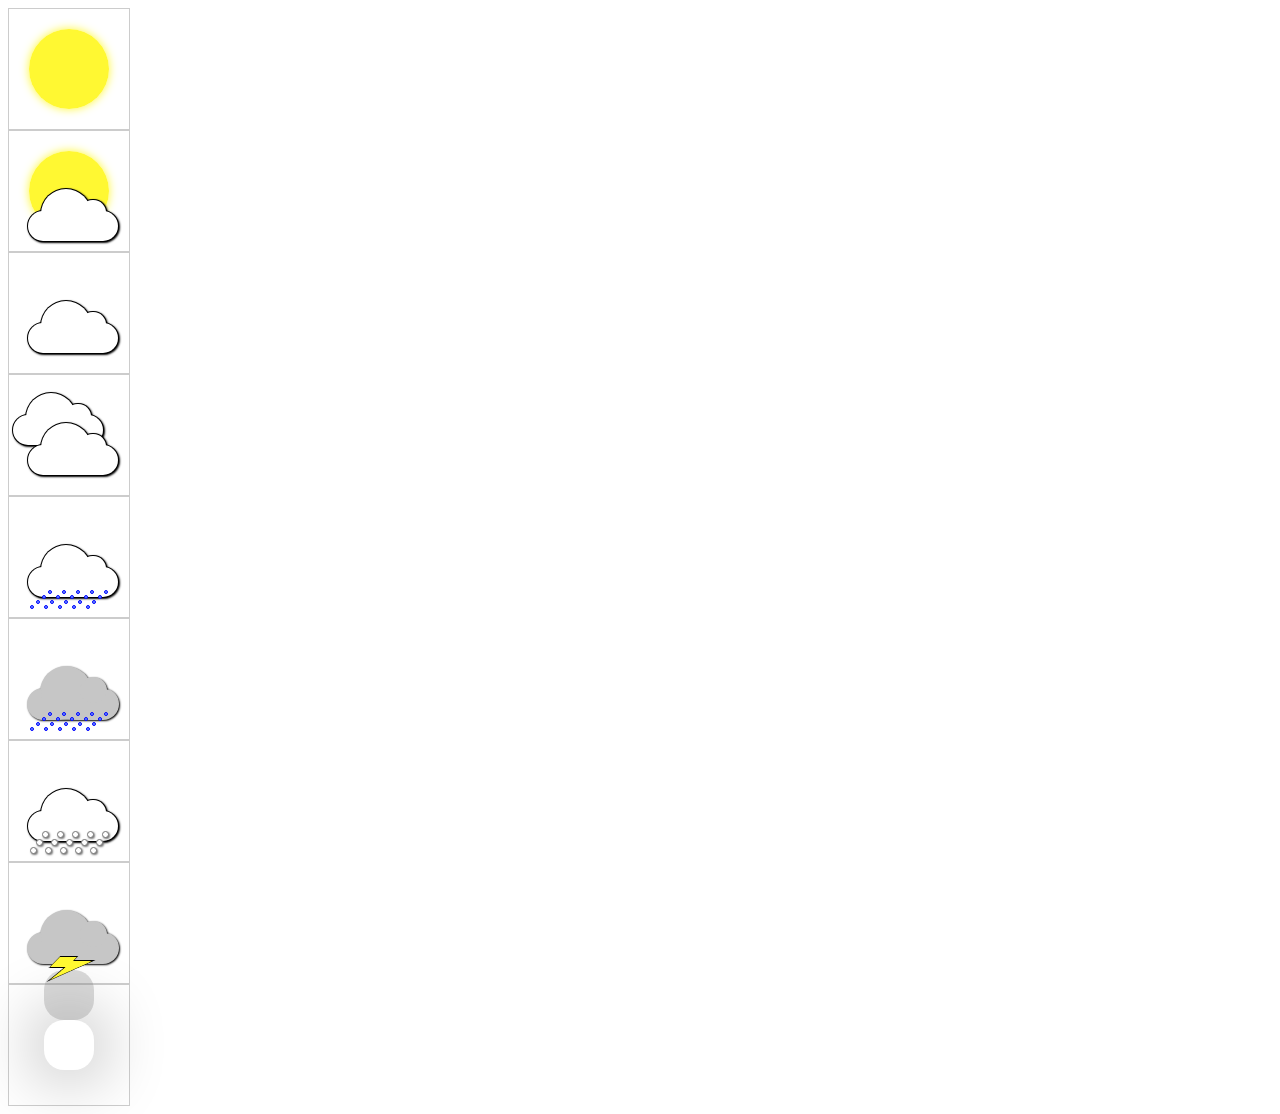
==== icons.html @ 7af22c29 "Merge branch 'master' of https://github.com/rowy/WeatherIcons" ====
<!doctype html>
<html>
<head>
    <title>CSS3 sun</title>
    <link href="weather.css" rel="stylesheet" type="text/css">
</head>
<body>
<div class="icon sunny">
    <div class="sun">
        <div class="background"></div>
        <div class="glow"></div>
    </div>
</div>
<div class="icon partly-cloudy">
    <div class="sun">
        <div class="background"></div>
        <div class="glow"></div>
    </div>
    <div class="cloud">
        <div class="base"></div>
        <div class="bubble1"></div>
        <div class="bubble2"></div>
        <div class="baseShadow"></div>
        <div class="bubble1Shadow"></div>
        <div class="bubble2Shadow"></div>
    </div>
</div>
<div class="icon cloudy">
    <div class="cloud">
        <div class="base"></div>
        <div class="bubble1"></div>
        <div class="bubble2"></div>
        <div class="baseShadow"></div>
        <div class="bubble1Shadow"></div>
        <div class="bubble2Shadow"></div>
    </div>
</div>
<div class="icon mostly-cloudy">
    <div class="cloud">
        <div class="base"></div>
        <div class="bubble1"></div>
        <div class="bubble2"></div>
        <div class="baseShadow"></div>
        <div class="bubble1Shadow"></div>
        <div class="bubble2Shadow"></div>
    </div>
    <div class="cloud">
        <div class="base"></div>
        <div class="bubble1"></div>
        <div class="bubble2"></div>
        <div class="baseShadow"></div>
        <div class="bubble1Shadow"></div>
        <div class="bubble2Shadow"></div>
    </div>
</div>
<div class="icon rainy">
    <div class="cloud">
        <div class="base"></div>
        <div class="bubble1"></div>
        <div class="bubble2"></div>
        <div class="baseShadow"></div>
        <div class="bubble1Shadow"></div>
        <div class="bubble2Shadow"></div>
    </div>
    <div class="rain">
        <div class="range1">
            <div class="raindrop"></div>
            <div class="raindrop"></div>
            <div class="raindrop"></div>
            <div class="raindrop"></div>
            <div class="raindrop"></div>
        </div>
        <div class="range2">
            <div class="raindrop"></div>
            <div class="raindrop"></div>
            <div class="raindrop"></div>
            <div class="raindrop"></div>
            <div class="raindrop"></div>
        </div>
        <div class="range3">
            <div class="raindrop"></div>
            <div class="raindrop"></div>
            <div class="raindrop"></div>
            <div class="raindrop"></div>
            <div class="raindrop"></div>
        </div>
        <div class="range4">
            <div class="raindrop"></div>
            <div class="raindrop"></div>
            <div class="raindrop"></div>
            <div class="raindrop"></div>
            <div class="raindrop"></div>
        </div>
    </div>
</div>
<div class="icon heavy-rain">
    <div class="cloud">
        <div class="base"></div>
        <div class="bubble1"></div>
        <div class="bubble2"></div>
        <div class="baseShadow"></div>
        <div class="bubble1Shadow"></div>
        <div class="bubble2Shadow"></div>
    </div>
    <div class="rain">
        <div class="range1">
            <div class="raindrop"></div>
            <div class="raindrop"></div>
            <div class="raindrop"></div>
            <div class="raindrop"></div>
            <div class="raindrop"></div>
        </div>
        <div class="range2">
            <div class="raindrop"></div>
            <div class="raindrop"></div>
            <div class="raindrop"></div>
            <div class="raindrop"></div>
            <div class="raindrop"></div>
        </div>
        <div class="range3">
            <div class="raindrop"></div>
            <div class="raindrop"></div>
            <div class="raindrop"></div>
            <div class="raindrop"></div>
            <div class="raindrop"></div>
        </div>
        <div class="range4">
            <div class="raindrop"></div>
            <div class="raindrop"></div>
            <div class="raindrop"></div>
            <div class="raindrop"></div>
            <div class="raindrop"></div>
        </div>
    </div>
</div>
<div class="icon snowfall">
    <div class="cloud">
        <div class="base"></div>
        <div class="bubble1"></div>
        <div class="bubble2"></div>
        <div class="baseShadow"></div>
        <div class="bubble1Shadow"></div>
        <div class="bubble2Shadow"></div>
    </div>
    <div class="snow">
        <div class="range1">
            <div class="snowflake"></div>
            <div class="snowflake"></div>
            <div class="snowflake"></div>
            <div class="snowflake"></div>
            <div class="snowflake"></div>
        </div>
        <div class="range2">
            <div class="snowflake"></div>
            <div class="snowflake"></div>
            <div class="snowflake"></div>
            <div class="snowflake"></div>
            <div class="snowflake"></div>
        </div>
        <div class="range3">
            <div class="snowflake"></div>
            <div class="snowflake"></div>
            <div class="snowflake"></div>
            <div class="snowflake"></div>
            <div class="snowflake"></div>
        </div>
    </div>
</div>
<div class="icon storm">
    <div class="cloud">
        <div class="base"></div>
        <div class="bubble1"></div>
        <div class="bubble2"></div>
        <div class="baseShadow"></div>
        <div class="bubble1Shadow"></div>
        <div class="bubble2Shadow"></div>
    </div>
    <div class="lightning">
        <div class="form">
            <div class="top"></div>
            <div class="middle"></div>
            <div class="tail"></div>
        </div>
        <div class="shadow">
            <div class="top"></div>
            <div class="middle"></div>
            <div class="tail"></div>
        </div>
    </div>
</div>
<div class="icon mist">
    <div class="sun">
        <div class="background"></div>
        <div class="shadow"></div>
    </div>
</div>
</body>
</html>
---- weather.css ----
.icon
{
    width: 120px;
    height: 120px;
    border: 1px solid #CCC;
}

.icon.partly-cloudy .cloud
{
    position: relative;
    top: -100px;
    z-index: 1;
}

.icon.mostly-cloudy .cloud + .cloud
{
    position: relative;
    top: -140px;
    left: -15px;
    z-index: -1;
}

.icon.rainy .rain
{
    z-index: 1;
    position: relative;
    top: -100px;
}

.icon.heavy-rain .cloud div
{
    background-color: #C6C6C6;
}
.icon.heavy-rain .rain
{
    z-index: 1;
    position: relative;
    top: -100px;
}

.icon.snowfall .snow
{
    position: relative;
    top: -100px;
}

.icon.storm .cloud div
{
    background-color: #C6C6C6;
}

.icon.storm .lightning
{
    position: relative;
    top: -103px;
    z-index: 1;
    left: 8px;
}

/* GLOBAL */
.sun, .cloud, .snow, .rain, .lightning, .fog
{
    margin: 10px;
    position: relative;
    width: 100px;
    height: 100px;
}

/* SUN */
.sun .background
{
    width: 80px;
    height: 80px;
    border-radius: 50px;
    background-color: #FFF832;
    position: relative;
    top: 10px;
    left: 10px;
}

.sun .glow
{
    width: 80px;
    height: 80px;
    border-radius: 50px;
    box-shadow: 0px 0px 10px #FFF832;
    position: relative;
    top: -70px;
    left: 10px
}

/* CLOUD */
.cloud .base
{
    width: 90px;
    height: 30px;
    top: 60px;
    left: 9px;
    border-radius: 40px;
    background-color: #FFF;
    position: relative;
    z-index: 1;
}

.cloud .bubble1
{
    width: 50px;
    height: 50px;
    border-radius: 40px;
    background-color: #FFF;
    position: relative;
    top: 8px;
    left: 22px;
    z-index: 1;
}

.cloud .bubble2
{
    width: 26px;
    height: 25px;
    border-radius: 25px;
    background-color: #FFF;
    position: relative;
    top: -31px;
    left: 61px;
    z-index: 1;
}

.cloud .baseShadow
{
    width: 92px;
    height: 32px;
    top: -46px;
    left: 8px;
    border-radius: 40px;
    background-color: #000;
    position: relative;
    box-shadow: 1px 1px 2px #000;
    z-index: 0;
}

.cloud .bubble1Shadow
{
    width: 52px;
    height: 52px;
    border-radius: 40px;
    background-color: #000;
    position: relative;
    top: -100px;
    left: 21px;
    box-shadow: 1px 1px 2px #000;
    z-index: 0;
}

.cloud .bubble2Shadow
{
    width: 28px;
    height: 27px;
    border-radius: 25px;
    background-color: #000;
    position: relative;
    top: -141px;
    left: 60px;
    box-shadow: 1px 1px 2px #000;
    z-index: 0;
}

/* SNOW */
.snow .range1,
.snow .range2,
.snow .range3
{
    position: relative;
    width: 80px;
    height: 11px;
}

.snow .range1
{
    top: 66px;
    left: 19px;
}

.snow .range2
{
    top: 59px;
    left: 13px;
}

.snow .range3
{
    top: 52px;
    left: 7px;
}

.snow .snowflake
{
    width: 5px;
    height: 5px;
    border-radius: 5px;
    position: relative;
    border: 1px solid #777;
    box-shadow: 1px 1px 2px #777;
    margin: 4px;
    float: left;
    background-color: #FFF;
    z-index: 10;
}

/* RAIN */
.rain .range1,
.rain .range2,
.rain .range3,
.rain .range4
{
    position: relative;
    width: 80px;
    height: 15px;
}

.rain .range1
{
    top: 68px;
    left: 24px;
}

.rain .range2
{
    top: 58px;
    left: 18px;
}

.rain .range3
{
    top: 48px;
    left: 12px;
}

.rain .range4
{
    top: 38px;
    left: 6px;
}

.rain .raindrop
{
    width: 2px;
    height: 2px;
    border-radius: 2px;
    position: relative;
    border: 1px solid #00F;
    margin: 5px;
    float: left;
    background-color: #6f97ff;
    z-index: 10;
}

/* LIGHTNING */
.lightning .form .top
{
    width: 17px;
    height: 10px;
    -moz-transform: skew(-44deg);
    -webkit-transform: skew(-44deg);
    background-color: #FFF832;
    position: relative;
    top: 77px;
    left: 28px;
}

.lightning .form .middle
{
    width: 28px;
    height: 6px;
    background-color: #FFF832;
    -moz-transform: skew(-66deg);
    -webkit-transform: skew(-66deg);
    position: relative;
    top: 71px;
    left: 30px;
}

.lightning .form .tail
{
    border: 9px solid transparent;
    border-left-color: #FFF832;
    border-top-color: #FFF832;
    width: 0px;
    height: 0px;
    -moz-transform: initial(51deg);
    -webkit-transform: skew(-51deg);
    position: relative;
    top: 66px;
    left: 34px;
}

.lightning .shadow
{
    position: relative;
    top: -33px;
    z-index: -1;
    left: 1px;
}

.lightning .shadow .top
{
    width: 18px;
    height: 11px;
    -moz-transform: skew(-44deg);
    -webkit-transform: skew(-44deg);
    background-color: black;
    position: relative;
    top: 75px;
    left: 27px;
}

.lightning .shadow .middle
{
    width: 29px;
    height: 7px;
    background-color: black;
    -moz-transform: skew(-66deg);
    -webkit-transform: skew(-66deg);
    position: relative;
    top: 69px;
    left: 28px;
}

.lightning  .shadow .tail
{
    border: 11px solid transparent;
    border-left-color: black;
    border-top-color: black;
    width: 0px;
    height: 0px;
    -moz-transform: initial(51deg);
    -webkit-transform: skew(-51deg);
    position: relative;
    top: 61px;
    left: 32px;
}

/* FOG */
.fog .form
{
    width: 30px;
    position: relative;
    top: 50px;
    left: 20px;
    box-shadow: 0px 0px 30px 15px #777777;
}
/* MIST */
.mist .shadow,
.mist .background 
{
    width: 50px;
    height: 50px;
    border-radius: 20px;
    top: -25px;
    left: 25px;
    position: relative;
}

.mist .shadow 
{
    box-shadow: 0px 0px 70px gray
}

.mist .background 
{
    background-color: gray;
    opacity: 0.3;    
}
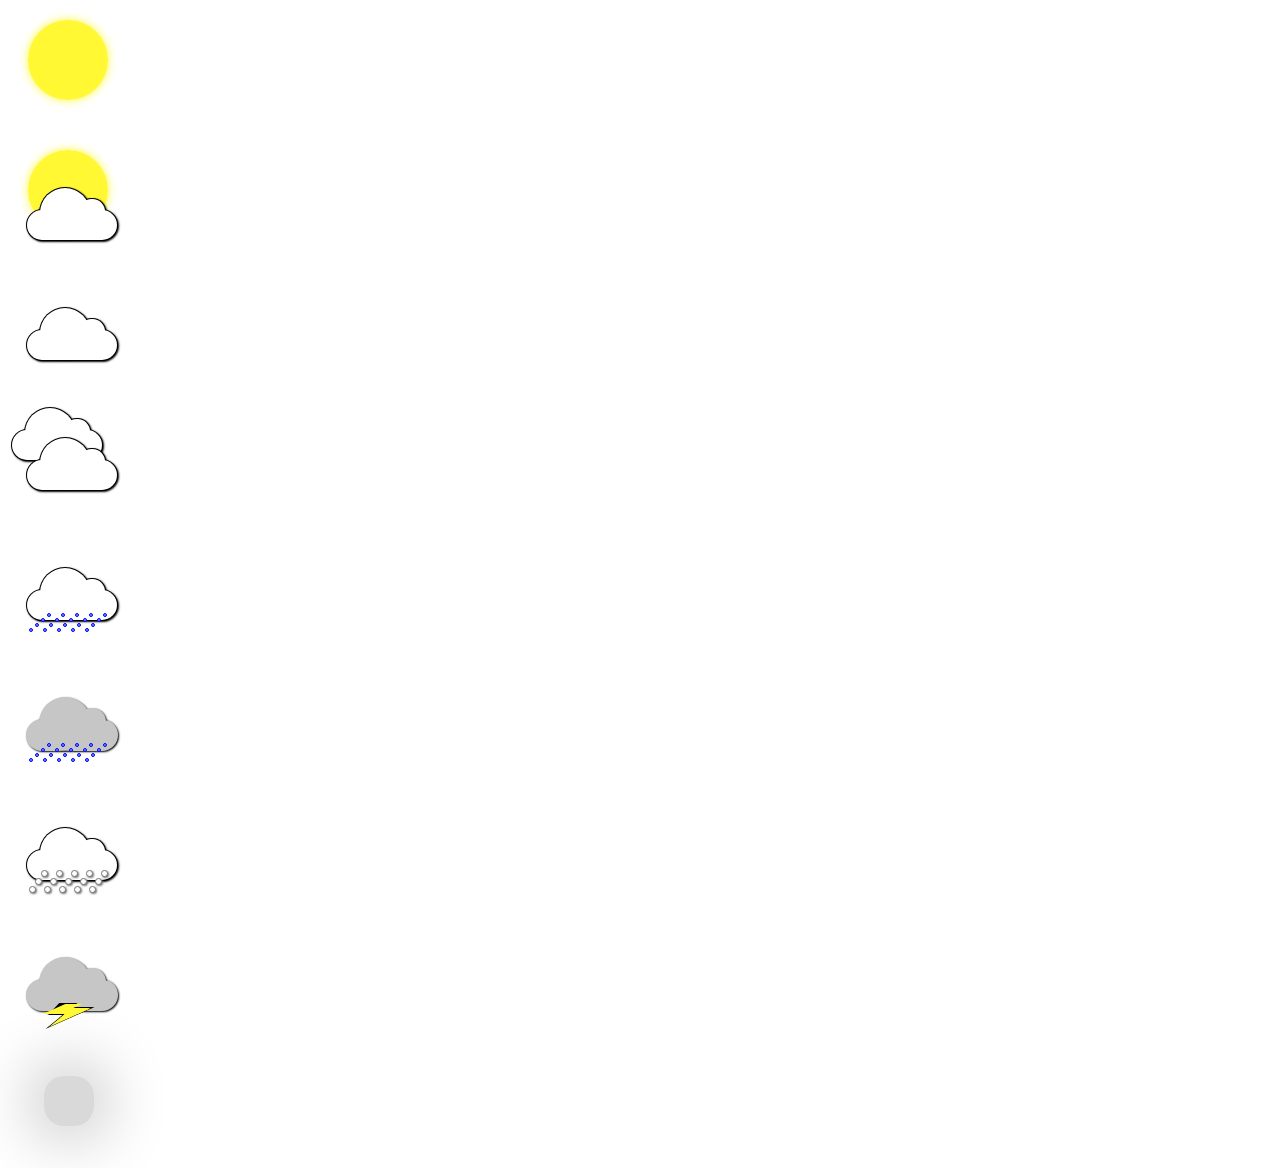
==== commit 80d912f5: "fixed mist bug, extracted colors" ====
--- a/icons.html
+++ b/icons.html
@@ -189,10 +189,8 @@
     </div>
 </div>
 <div class="icon mist">
-    <div class="sun">
         <div class="background"></div>
         <div class="shadow"></div>
-    </div>
 </div>
 </body>
 </html>
--- a/weather.css
+++ b/weather.css
@@ -2,7 +2,6 @@
 {
     width: 120px;
     height: 120px;
-    border: 1px solid #CCC;
 }
 
 .icon.partly-cloudy .cloud
@@ -26,11 +25,6 @@
     position: relative;
     top: -100px;
 }
-
-.icon.heavy-rain .cloud div
-{
-    background-color: #C6C6C6;
-}
 .icon.heavy-rain .rain
 {
     z-index: 1;
@@ -42,11 +36,6 @@
 {
     position: relative;
     top: -100px;
-}
-
-.icon.storm .cloud div
-{
-    background-color: #C6C6C6;
 }
 
 .icon.storm .lightning
@@ -72,7 +61,6 @@
     width: 80px;
     height: 80px;
     border-radius: 50px;
-    background-color: #FFF832;
     position: relative;
     top: 10px;
     left: 10px;
@@ -83,7 +71,6 @@
     width: 80px;
     height: 80px;
     border-radius: 50px;
-    box-shadow: 0px 0px 10px #FFF832;
     position: relative;
     top: -70px;
     left: 10px
@@ -97,7 +84,6 @@
     top: 60px;
     left: 9px;
     border-radius: 40px;
-    background-color: #FFF;
     position: relative;
     z-index: 1;
 }
@@ -107,7 +93,6 @@
     width: 50px;
     height: 50px;
     border-radius: 40px;
-    background-color: #FFF;
     position: relative;
     top: 8px;
     left: 22px;
@@ -119,7 +104,6 @@
     width: 26px;
     height: 25px;
     border-radius: 25px;
-    background-color: #FFF;
     position: relative;
     top: -31px;
     left: 61px;
@@ -133,9 +117,7 @@
     top: -46px;
     left: 8px;
     border-radius: 40px;
-    background-color: #000;
-    position: relative;
-    box-shadow: 1px 1px 2px #000;
+    position: relative;
     z-index: 0;
 }
 
@@ -144,11 +126,9 @@
     width: 52px;
     height: 52px;
     border-radius: 40px;
-    background-color: #000;
     position: relative;
     top: -100px;
     left: 21px;
-    box-shadow: 1px 1px 2px #000;
     z-index: 0;
 }
 
@@ -157,11 +137,9 @@
     width: 28px;
     height: 27px;
     border-radius: 25px;
-    background-color: #000;
     position: relative;
     top: -141px;
     left: 60px;
-    box-shadow: 1px 1px 2px #000;
     z-index: 0;
 }
 
@@ -199,11 +177,8 @@
     height: 5px;
     border-radius: 5px;
     position: relative;
-    border: 1px solid #777;
-    box-shadow: 1px 1px 2px #777;
     margin: 4px;
     float: left;
-    background-color: #FFF;
     z-index: 10;
 }
 
@@ -248,10 +223,8 @@
     height: 2px;
     border-radius: 2px;
     position: relative;
-    border: 1px solid #00F;
     margin: 5px;
     float: left;
-    background-color: #6f97ff;
     z-index: 10;
 }
 
@@ -262,7 +235,8 @@
     height: 10px;
     -moz-transform: skew(-44deg);
     -webkit-transform: skew(-44deg);
-    background-color: #FFF832;
+    -o-transform: skew(-66deg);
+    transform: skew(-66deg);
     position: relative;
     top: 77px;
     left: 28px;
@@ -272,9 +246,10 @@
 {
     width: 28px;
     height: 6px;
-    background-color: #FFF832;
     -moz-transform: skew(-66deg);
     -webkit-transform: skew(-66deg);
+    -o-transform: skew(-66deg);
+    transform: skew(-66deg);
     position: relative;
     top: 71px;
     left: 30px;
@@ -283,72 +258,59 @@
 .lightning .form .tail
 {
     border: 9px solid transparent;
-    border-left-color: #FFF832;
-    border-top-color: #FFF832;
+    width: 0px;
+    height: 0px;
+    -moz-transform: skew(51deg);
+    -webkit-transform: skew(-51deg);
+    -o-transform: skew(-51deg);
+    transform: skew(-51deg);
+    position: relative;
+    top: 66px;
+    left: 34px;
+}
+
+.lightning .shadow
+{
+    position: relative;
+    top: -33px;
+    z-index: -1;
+    left: 1px;
+}
+
+.lightning .shadow .top
+{
+    width: 18px;
+    height: 11px;
+    -moz-transform: skew(-44deg);
+    -webkit-transform: skew(-44deg);
+    position: relative;
+    top: 75px;
+    left: 27px;
+}
+
+.lightning .shadow .middle
+{
+    width: 29px;
+    height: 7px;
+    -moz-transform: skew(-66deg);
+    -webkit-transform: skew(-66deg);
+    position: relative;
+    top: 69px;
+    left: 28px;
+}
+
+.lightning  .shadow .tail
+{
+    border: 11px solid transparent;
     width: 0px;
     height: 0px;
     -moz-transform: initial(51deg);
     -webkit-transform: skew(-51deg);
     position: relative;
-    top: 66px;
-    left: 34px;
-}
-
-.lightning .shadow
-{
-    position: relative;
-    top: -33px;
-    z-index: -1;
-    left: 1px;
-}
-
-.lightning .shadow .top
-{
-    width: 18px;
-    height: 11px;
-    -moz-transform: skew(-44deg);
-    -webkit-transform: skew(-44deg);
-    background-color: black;
-    position: relative;
-    top: 75px;
-    left: 27px;
-}
-
-.lightning .shadow .middle
-{
-    width: 29px;
-    height: 7px;
-    background-color: black;
-    -moz-transform: skew(-66deg);
-    -webkit-transform: skew(-66deg);
-    position: relative;
-    top: 69px;
-    left: 28px;
-}
-
-.lightning  .shadow .tail
-{
-    border: 11px solid transparent;
-    border-left-color: black;
-    border-top-color: black;
-    width: 0px;
-    height: 0px;
-    -moz-transform: initial(51deg);
-    -webkit-transform: skew(-51deg);
-    position: relative;
     top: 61px;
     left: 32px;
 }
 
-/* FOG */
-.fog .form
-{
-    width: 30px;
-    position: relative;
-    top: 50px;
-    left: 20px;
-    box-shadow: 0px 0px 30px 15px #777777;
-}
 /* MIST */
 .mist .shadow,
 .mist .background 
@@ -356,18 +318,118 @@
     width: 50px;
     height: 50px;
     border-radius: 20px;
-    top: -25px;
-    left: 25px;
+    top: 36px;
+    left: 36px;
     position: relative;
 }
 
 .mist .shadow 
 {
-    box-shadow: 0px 0px 70px gray
+    top: -14px;
 }
 
 .mist .background 
 {
+    opacity: 0.3;
+}
+
+/* colors */
+.icon.heavy-rain .cloud div
+{
+    background-color: #C6C6C6;
+}
+
+.icon.storm .cloud div
+{
+    background-color: #C6C6C6;
+}
+
+.sun .background
+{
+    background-color: #FFF832;
+}
+
+.sun .glow
+{
+    box-shadow: 0px 0px 10px #FFF832;
+}
+.cloud .base
+{
+    background-color: #FFF;
+}
+
+.cloud .bubble1
+{
+    background-color: #FFF;
+}
+.cloud .bubble2
+{
+    background-color: #FFF;
+}
+.cloud .baseShadow
+{
+    background-color: #000;
+    box-shadow: 1px 1px 2px #000;
+}
+
+.cloud .bubble1Shadow
+{
+    background-color: #000;
+    box-shadow: 1px 1px 2px #000;
+}
+
+.cloud .bubble2Shadow
+{
+    background-color: #000;
+    box-shadow: 1px 1px 2px #000;
+}
+.snow .snowflake
+{
+    border: 1px solid #777;
+    box-shadow: 1px 1px 2px #777;
+    background-color: #FFF;
+}
+.rain .raindrop
+{
+    border: 1px solid #00F;
+    background-color: #6f97ff;
+}
+.lightning .form .top
+{
+    background-color: #FFF832;
+}
+
+.lightning .form .middle
+{
+    background-color: #FFF832;
+}
+
+.lightning .form .tail
+{
+    border-left-color: #FFF832;
+    border-top-color: #FFF832;
+}
+.lightning .shadow .top
+{
+    background-color: black;
+}
+
+.lightning .shadow .middle
+{
+    background-color: black;
+}
+
+.lightning  .shadow .tail
+{
+    border-left-color: black;
+    border-top-color: black;
+}
+.mist .shadow
+{
+    box-shadow: 0px 0px 70px gray;
+}
+
+.mist .background
+{
     background-color: gray;
-    opacity: 0.3;    
-}
+}